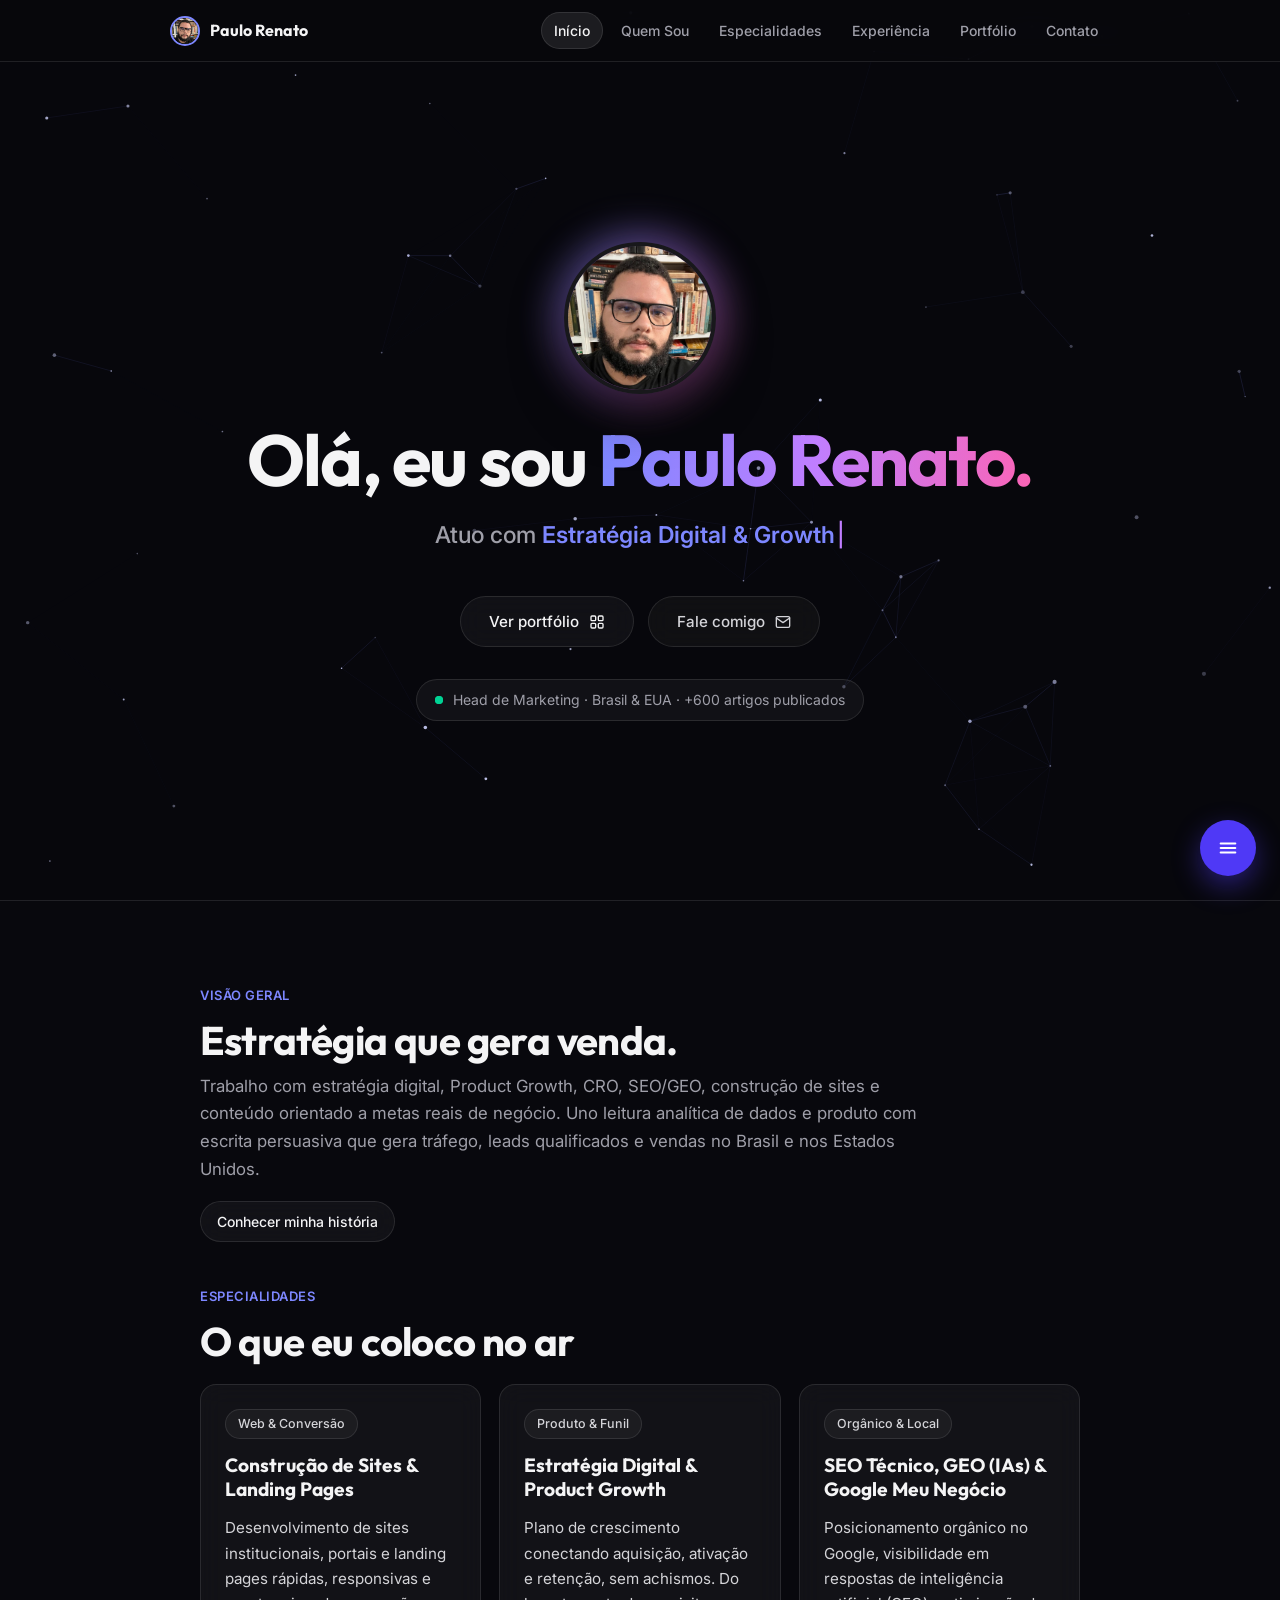
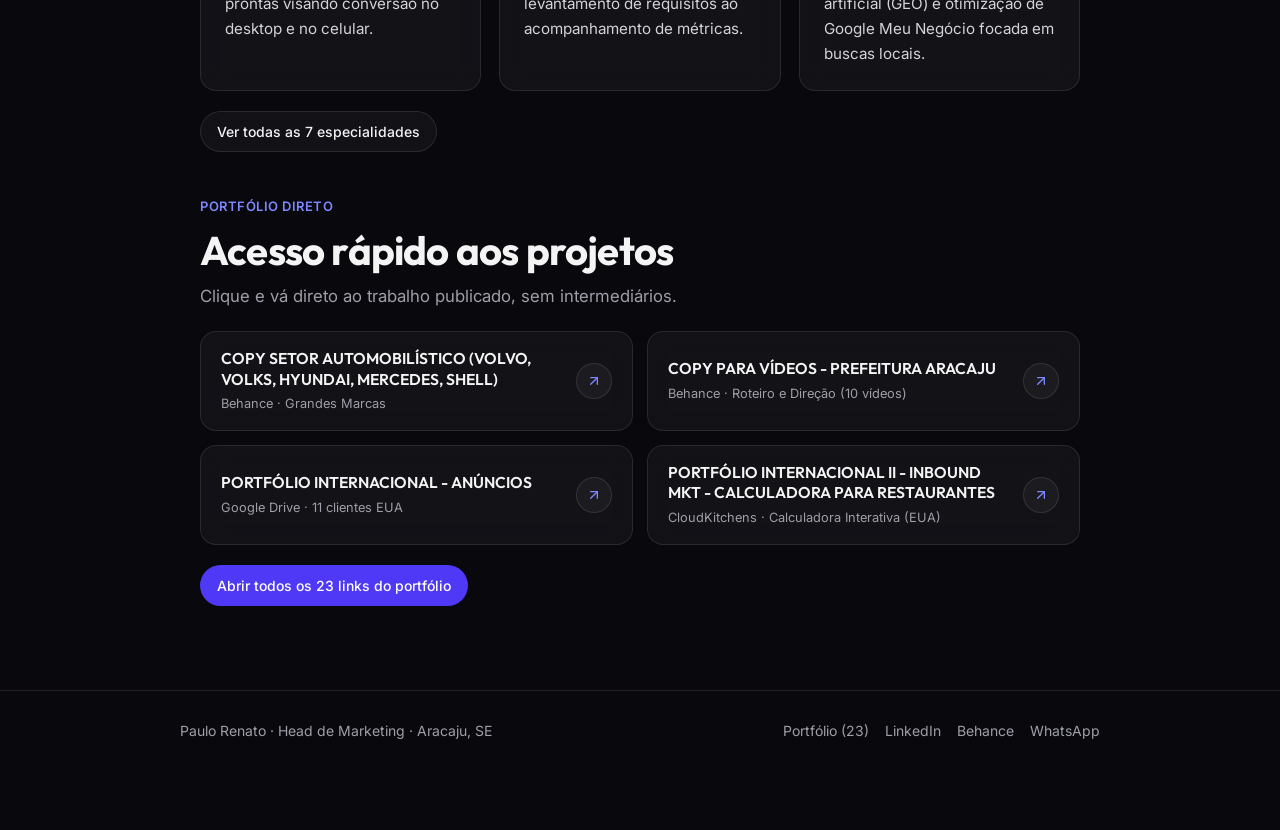
==== index.html @ 4b86f22a "meu portfolio" ====
<!DOCTYPE html>
<html lang="pt-BR">
<head>
  <meta charset="UTF-8">
  <meta name="viewport" content="width=device-width, initial-scale=1.0">
  <title>Paulo Renato | Head de Marketing, Growth, CRO, Sites, SEO/GEO &amp; Conteúdo</title>
  <meta name="description" content="Portfólio profissional de Paulo Renato: estratégia digital, construção de sites, Google Meu Negócio, CRO, SEO/GEO e copywriting de performance no Brasil e nos EUA.">
  <link rel="preconnect" href="https://fonts.googleapis.com">
  <link rel="preconnect" href="https://fonts.gstatic.com" crossorigin>
  <link href="https://fonts.googleapis.com/css2?family=Inter:wght@400;500;600&family=Outfit:wght@600;700;800&display=swap" rel="stylesheet">
  <link rel="stylesheet" href="css/styles.css">
  <script>if(localStorage.getItem('pr_site_theme')==='light')document.documentElement.dataset.theme='light';</script>
  <script type="application/ld+json">
  {
    "@context": "https://schema.org",
    "@type": "ProfilePage",
    "mainEntity": {
      "@type": "Person",
      "name": "Paulo Renato",
      "alternateName": "Paulo Renato Souza da Silva",
      "jobTitle": "Head de Marketing | Product Growth, CRO, SEO/GEO, Sites & Conteúdo",
      "email": "mailto:eupaulorrenato@gmail.com",
      "telephone": "+55-79-99121-3764",
      "alumniOf": {
        "@type": "CollegeOrUniversity",
        "name": "Universidade Federal de Sergipe (UFS)"
      },
      "sameAs": [
        "https://www.linkedin.com/in/paulo-renato-c-107b32161",
        "https://www.behance.net/paulorrenato"
      ]
    }
  }
  </script>
</head>
<body data-page="home">
  <div id="app-shell" class="app-shell">
    <main id="page-root"></main>
  </div>
  <script type="module" src="js/pages.js"></script>
</body>
</html>
---- css/styles.css ----
:root {
  --font-heading: 'Outfit', -apple-system, BlinkMacSystemFont, sans-serif;
  --font-sans: 'Inter', -apple-system, BlinkMacSystemFont, 'Segoe UI', sans-serif;

  /* Dark Theme (Default, inspired by heikkihellgren.dev) */
  --bg-canvas: #07070c;
  --bg-section: rgba(10, 10, 14, 0.72);
  --bg-nav: rgba(9, 9, 13, 0.76);
  --bg-card: rgba(255, 255, 255, 0.045);
  --bg-card-hover: rgba(255, 255, 255, 0.085);
  --bg-pill: rgba(24, 24, 27, 0.86);
  --border: rgba(255, 255, 255, 0.1);
  --border-hover: rgba(255, 255, 255, 0.22);
  --text-primary: #f4f4f5;
  --text-body: #d4d4d8;
  --text-muted: #9f9fa9;
  --accent-indigo: #7d87ff;
  --accent-purple: #c07eff;
  --accent-pink: #fb64b6;
  --accent-emerald: #00d294;
  --fab-closed: #4f39f6;
  --fab-open: #fb2c36;
  --ring-border: #18181b;
  --shadow-glow: 0 0 24px rgba(99, 102, 241, 0.28);
  --gradient-brand: linear-gradient(90deg, #7d87ff 0%, #c07eff 50%, #fb64b6 100%);
}

html[data-theme="light"] {
  --bg-canvas: #fafafa;
  --bg-section: rgba(244, 244, 246, 0.82);
  --bg-nav: rgba(250, 250, 252, 0.88);
  --bg-card: rgba(255, 255, 255, 0.88);
  --bg-card-hover: #ffffff;
  --bg-pill: rgba(255, 255, 255, 0.94);
  --border: #e4e4e7;
  --border-hover: #c4c4cc;
  --text-primary: #18181b;
  --text-body: #3f3f46;
  --text-muted: #52525c;
  --accent-indigo: #4f39f6;
  --accent-purple: #9810fa;
  --accent-pink: #e30076;
  --accent-emerald: #00a544;
  --ring-border: #ffffff;
  --shadow-glow: 0 8px 28px rgba(79, 57, 246, 0.14);
  --gradient-brand: linear-gradient(90deg, #4f39f6 0%, #9810fa 50%, #e30076 100%);
}

*,
*::before,
*::after {
  box-sizing: border-box;
}

html {
  scroll-behavior: smooth;
}

html,
body {
  margin: 0;
  padding: 0;
  background-color: var(--bg-canvas);
  color: var(--text-primary);
  font-family: var(--font-sans);
  font-size: 16px;
  font-weight: 400;
  line-height: 1.65;
  -webkit-font-smoothing: antialiased;
  -moz-osx-font-smoothing: grayscale;
  overflow-x: hidden;
  transition: background-color 0.25s ease, color 0.25s ease;
}

h1, h2, h3, h4, p, ul, ol {
  margin: 0;
}

a {
  color: inherit;
  text-decoration: none;
}

img {
  display: block;
  max-width: 100%;
}

button,
input,
textarea,
select {
  font-family: var(--font-sans);
}

a:focus-visible,
button:focus-visible,
input:focus-visible,
textarea:focus-visible,
select:focus-visible {
  outline: 2px solid var(--accent-indigo);
  outline-offset: 2px;
}

/* =========================================================
   STARFIELD CANVAS BACKGROUND
   ========================================================= */
#starfield-canvas {
  position: fixed;
  inset: 0;
  width: 100%;
  height: 100%;
  z-index: 0;
  pointer-events: none;
  transition: opacity 0.45s ease;
}

body.focus-mode #starfield-canvas {
  opacity: 0;
}

.app-shell {
  position: relative;
  z-index: 1;
  min-height: 100svh;
  display: flex;
  flex-direction: column;
}

/* =========================================================
   SUBPAGE MINIMAL HEADER
   ========================================================= */
.subpage-header {
  position: sticky;
  top: 0;
  z-index: 40;
  background: var(--bg-nav);
  backdrop-filter: blur(14px);
  -webkit-backdrop-filter: blur(14px);
  border-bottom: 1px solid var(--border);
}

.subpage-header-inner {
  max-width: 980px;
  margin: 0 auto;
  padding: 12px 20px;
  display: flex;
  align-items: center;
  justify-content: space-between;
  gap: 16px;
}

.brand-chip {
  display: inline-flex;
  align-items: center;
  gap: 10px;
  font-family: var(--font-heading);
  font-weight: 700;
  font-size: 1rem;
  color: var(--text-primary);
}

.brand-chip-img {
  width: 30px;
  height: 30px;
  border-radius: 9999px;
  object-fit: cover;
  object-position: center 18%;
  border: 2px solid var(--accent-indigo);
}

.top-links {
  display: flex;
  align-items: center;
  gap: 6px;
}

.top-link {
  padding: 6px 12px;
  border-radius: 9999px;
  font-size: 0.875rem;
  font-weight: 500;
  color: var(--text-muted);
  transition: color 0.15s ease, background-color 0.15s ease;
}

.top-link:hover {
  color: var(--text-primary);
  background: var(--bg-card);
}

.top-link.is-active {
  color: var(--text-primary);
  background: var(--bg-card-hover);
  border: 1px solid var(--border);
}

.mobile-page-tag {
  display: none;
  font-size: 0.8125rem;
  font-weight: 500;
  color: var(--text-muted);
  padding: 4px 10px;
  border-radius: 9999px;
  border: 1px solid var(--border);
  background: var(--bg-card);
}

@media (max-width: 859px) {
  .top-links {
    display: none;
  }
  .mobile-page-tag {
    display: inline-flex;
    align-items: center;
  }
}

/* =========================================================
   HERO (Mirroring heikkihellgren.dev)
   ========================================================= */
.hero-stage {
  min-height: calc(100svh - 62px);
  display: flex;
  flex-direction: column;
  align-items: center;
  justify-content: center;
  text-align: center;
  padding: 32px 20px;
}

.portrait-wrap {
  position: relative;
  width: 152px;
  height: 152px;
  margin-bottom: 28px;
}

.portrait-glow {
  position: absolute;
  inset: -6px;
  border-radius: 9999px;
  background: linear-gradient(135deg, var(--accent-indigo), var(--accent-purple), var(--accent-pink));
  filter: blur(20px);
  opacity: 0.62;
  transition: opacity 0.4s ease, transform 0.4s ease;
  z-index: 0;
}

.portrait-wrap:hover .portrait-glow {
  opacity: 0.9;
  transform: scale(1.04);
}

.portrait-img {
  position: relative;
  z-index: 1;
  width: 100%;
  height: 100%;
  border-radius: 9999px;
  object-fit: cover;
  object-position: center 18%;
  border: 4px solid var(--ring-border);
  box-shadow: 0 20px 50px rgba(0, 0, 0, 0.5);
  transition: transform 0.4s ease;
}

.portrait-wrap:hover .portrait-img {
  transform: scale(1.02);
}

.hero-h1 {
  font-family: var(--font-heading);
  font-size: clamp(2.35rem, 6.2vw, 4.5rem);
  font-weight: 700;
  line-height: 1.06;
  letter-spacing: -0.025em;
  color: var(--text-primary);
  margin-bottom: 18px;
}

.gradient-text {
  background: var(--gradient-brand);
  -webkit-background-clip: text;
  background-clip: text;
  color: transparent;
}

.typing-line {
  font-size: clamp(1.08rem, 2.5vw, 1.45rem);
  font-weight: 500;
  color: var(--text-muted);
  margin-bottom: 34px;
  min-height: 2em;
}

.typing-word {
  color: var(--accent-indigo);
  font-weight: 600;
}

.typing-cursor {
  display: inline-block;
  margin-left: 2px;
  color: var(--accent-purple);
  animation: blink-cursor 0.9s steps(2, start) infinite;
}

@keyframes blink-cursor {
  to { opacity: 0; }
}

.hero-ctas {
  display: flex;
  flex-wrap: wrap;
  align-items: center;
  justify-content: center;
  gap: 14px;
}

/* =========================================================
   PILL BUTTONS & STATUS BADGE
   ========================================================= */
.pill-btn {
  display: inline-flex;
  align-items: center;
  justify-content: center;
  gap: 10px;
  min-height: 48px;
  padding: 12px 28px;
  border-radius: 9999px;
  background: var(--bg-card);
  backdrop-filter: blur(12px);
  -webkit-backdrop-filter: blur(12px);
  border: 1px solid var(--border);
  color: var(--text-primary);
  font-size: 0.95rem;
  font-weight: 500;
  cursor: pointer;
  transition: transform 0.18s ease, background-color 0.18s ease, border-color 0.18s ease, box-shadow 0.18s ease;
}

.pill-btn:hover {
  background: var(--bg-card-hover);
  border-color: var(--border-hover);
  transform: scale(1.03);
  box-shadow: var(--shadow-glow);
}

.pill-btn--secondary {
  background: rgba(24, 24, 27, 0.55);
  color: var(--text-body);
}

html[data-theme="light"] .pill-btn--secondary {
  background: rgba(255, 255, 255, 0.85);
}

.pill-btn--accent {
  background: var(--fab-closed);
  border-color: transparent;
  color: #ffffff;
}

.pill-btn--accent:hover {
  background: #432dd7;
  color: #ffffff;
}

.pill-btn--sm {
  min-height: 38px;
  padding: 8px 16px;
  font-size: 0.875rem;
}

.status-pill {
  margin-top: 32px;
  display: inline-flex;
  align-items: center;
  gap: 10px;
  padding: 8px 18px;
  border-radius: 9999px;
  background: var(--bg-card);
  border: 1px solid var(--border);
  font-size: 0.875rem;
  color: var(--text-muted);
}

.status-dot {
  position: relative;
  width: 8px;
  height: 8px;
  border-radius: 9999px;
  background: var(--accent-emerald);
  flex-shrink: 0;
}

.status-dot::after {
  content: "";
  position: absolute;
  inset: 0;
  border-radius: 9999px;
  background: var(--accent-emerald);
  animation: ping-dot 1.8s cubic-bezier(0, 0, 0.2, 1) infinite;
}

@keyframes ping-dot {
  75%, 100% {
    transform: scale(2.4);
    opacity: 0;
  }
}

/* =========================================================
   SECTIONS & GLASS CARDS
   ========================================================= */
.content-backdrop {
  background: var(--bg-section);
  border-top: 1px solid var(--border);
}

.container {
  max-width: 920px;
  margin: 0 auto;
  padding: clamp(44px, 7vw, 84px) 20px;
  display: flex;
  flex-direction: column;
  gap: 44px;
}

.container--wide {
  max-width: 980px;
}

.section-head {
  display: flex;
  flex-direction: column;
  gap: 10px;
}

.section-eyebrow {
  display: inline-flex;
  align-items: center;
  gap: 8px;
  font-size: 0.8125rem;
  font-weight: 600;
  letter-spacing: 0.04em;
  text-transform: uppercase;
  color: var(--accent-indigo);
}

.section-title {
  font-family: var(--font-heading);
  font-size: clamp(1.75rem, 3.6vw, 2.5rem);
  font-weight: 700;
  line-height: 1.15;
  letter-spacing: -0.02em;
  color: var(--text-primary);
}

.section-lead {
  font-size: 1.05rem;
  color: var(--text-muted);
  max-width: 68ch;
}

.glass-card {
  background: var(--bg-card);
  backdrop-filter: blur(12px);
  -webkit-backdrop-filter: blur(12px);
  border: 1px solid var(--border);
  border-radius: 16px;
  padding: 24px;
  display: flex;
  flex-direction: column;
  gap: 14px;
  transition: border-color 0.2s ease, background-color 0.2s ease, box-shadow 0.2s ease;
}

.glass-card:hover {
  border-color: var(--border-hover);
  background: var(--bg-card-hover);
}

.grid-2 {
  display: grid;
  grid-template-columns: repeat(2, minmax(0, 1fr));
  gap: 18px;
}

.grid-3 {
  display: grid;
  grid-template-columns: repeat(3, minmax(0, 1fr));
  gap: 18px;
}

@media (max-width: 767px) {
  .portrait-wrap {
    width: 126px;
    height: 126px;
    margin-bottom: 22px;
  }
  .grid-2,
  .grid-3 {
    grid-template-columns: 1fr;
  }
  .glass-card {
    padding: 20px;
  }
}

.card-title {
  font-family: var(--font-heading);
  font-size: 1.2rem;
  font-weight: 700;
  line-height: 1.25;
  color: var(--text-primary);
}

.card-text {
  font-size: 0.95rem;
  color: var(--text-body);
}

.tag-row {
  display: flex;
  flex-wrap: wrap;
  gap: 8px;
}

.tag-pill {
  display: inline-flex;
  align-items: center;
  padding: 4px 12px;
  border-radius: 9999px;
  font-size: 0.78rem;
  font-weight: 500;
  color: var(--text-body);
  background: var(--bg-card);
  border: 1px solid var(--border);
}

/* =========================================================
   TIMELINE (Experiência)
   ========================================================= */
.timeline {
  position: relative;
  display: flex;
  flex-direction: column;
  gap: 20px;
  padding-left: 24px;
  border-left: 1px solid var(--border);
}

.timeline-item {
  position: relative;
}

.timeline-dot {
  position: absolute;
  left: -30px;
  top: 26px;
  width: 11px;
  height: 11px;
  border-radius: 9999px;
  background: var(--accent-indigo);
  border: 2px solid var(--bg-canvas);
  box-shadow: 0 0 12px rgba(125, 135, 255, 0.7);
}

.clean-list {
  list-style: none;
  padding: 0;
  display: flex;
  flex-direction: column;
  gap: 8px;
}

.clean-list li {
  position: relative;
  padding-left: 16px;
  color: var(--text-body);
  font-size: 0.9375rem;
}

.clean-list li::before {
  content: "";
  position: absolute;
  left: 0;
  top: 10px;
  width: 6px;
  height: 6px;
  border-radius: 9999px;
  background: var(--accent-purple);
}

/* =========================================================
   PORTFÓLIO BUTTONS (23 links diretos do Lnk.Bio)
   ========================================================= */
.filter-pills {
  display: flex;
  flex-wrap: wrap;
  gap: 8px;
}

.filter-pill {
  padding: 8px 16px;
  min-height: 40px;
  border-radius: 9999px;
  border: 1px solid var(--border);
  background: var(--bg-card);
  color: var(--text-muted);
  font-size: 0.875rem;
  font-weight: 500;
  cursor: pointer;
  transition: all 0.16s ease;
}

.filter-pill:hover {
  color: var(--text-primary);
  border-color: var(--border-hover);
}

.filter-pill.is-active {
  background: var(--fab-closed);
  border-color: var(--fab-closed);
  color: #ffffff;
}

.portfolio-links-grid {
  display: grid;
  grid-template-columns: repeat(2, minmax(0, 1fr));
  gap: 14px;
}

@media (max-width: 767px) {
  .portfolio-links-grid {
    grid-template-columns: 1fr;
  }
}

.portfolio-link-btn {
  display: flex;
  align-items: center;
  justify-content: space-between;
  gap: 14px;
  min-height: 68px;
  padding: 16px 20px;
  border-radius: 16px;
  background: var(--bg-card);
  backdrop-filter: blur(12px);
  -webkit-backdrop-filter: blur(12px);
  border: 1px solid var(--border);
  color: var(--text-primary);
  transition: transform 0.16s ease, border-color 0.16s ease, background-color 0.16s ease, box-shadow 0.16s ease;
}

.portfolio-link-btn:hover {
  transform: translateY(-2px);
  background: var(--bg-card-hover);
  border-color: var(--accent-indigo);
  box-shadow: var(--shadow-glow);
}

.portfolio-link-info {
  display: flex;
  flex-direction: column;
  gap: 4px;
  min-width: 0;
}

.portfolio-link-title {
  font-family: var(--font-heading);
  font-size: 0.98rem;
  font-weight: 600;
  line-height: 1.3;
  color: var(--text-primary);
}

.portfolio-link-meta {
  font-size: 0.8rem;
  color: var(--text-muted);
}

.portfolio-link-arrow {
  width: 36px;
  height: 36px;
  border-radius: 9999px;
  background: var(--bg-card);
  border: 1px solid var(--border);
  display: inline-flex;
  align-items: center;
  justify-content: center;
  color: var(--accent-indigo);
  flex-shrink: 0;
}

.portfolio-link-btn:hover .portfolio-link-arrow {
  background: var(--fab-closed);
  border-color: var(--fab-closed);
  color: #ffffff;
}

/* =========================================================
   FORMS & QUOTE BOX
   ========================================================= */
.input-field,
.textarea-field {
  width: 100%;
  padding: 12px 16px;
  border-radius: 12px;
  background: var(--bg-card);
  border: 1px solid var(--border);
  color: var(--text-primary);
  font-size: 0.95rem;
  min-height: 46px;
}

.input-field::placeholder,
.textarea-field::placeholder {
  color: var(--text-muted);
}

.textarea-field {
  min-height: 120px;
  resize: vertical;
}

.quote-box {
  padding: 18px 20px;
  border-radius: 12px;
  background: var(--bg-card);
  border: 1px solid var(--border);
  border-left: 3px solid var(--accent-indigo);
  white-space: pre-line;
  font-size: 0.92rem;
  color: var(--text-body);
}

/* =========================================================
   FLOATING NAVIGATION FAB (Exact mirror of heikkihellgren.dev)
   ========================================================= */
.fab-root {
  position: fixed;
  right: 24px;
  bottom: 24px;
  z-index: 60;
  display: flex;
  flex-direction: column;
  align-items: flex-end;
  gap: 10px;
}

.fab-menu {
  display: none;
  flex-direction: column;
  align-items: flex-end;
  gap: 8px;
  max-height: calc(100svh - 108px);
  overflow-y: auto;
  padding: 4px;
}

.fab-menu.is-open {
  display: flex;
}

.fab-pill {
  display: inline-flex;
  align-items: center;
  gap: 10px;
  padding: 9px 16px;
  border-radius: 9999px;
  background: var(--bg-pill);
  backdrop-filter: blur(16px);
  -webkit-backdrop-filter: blur(16px);
  border: 1px solid var(--border);
  color: var(--text-primary);
  font-size: 0.875rem;
  font-weight: 500;
  cursor: pointer;
  white-space: nowrap;
  box-shadow: 0 8px 24px rgba(0, 0, 0, 0.28);
  transition: transform 0.14s ease, border-color 0.14s ease;
}

.fab-pill:hover {
  transform: translateX(-2px);
  border-color: var(--accent-indigo);
}

.fab-pill.is-active {
  border-color: var(--accent-indigo);
  color: var(--accent-indigo);
}

.fab-pill--utility {
  font-size: 0.78rem;
  letter-spacing: 0.05em;
  text-transform: uppercase;
  color: var(--text-muted);
}

.fab-divider {
  width: 140px;
  height: 1px;
  background: var(--border);
  margin: 2px 0;
}

.fab-trigger {
  width: 56px;
  height: 56px;
  border-radius: 9999px;
  border: none;
  background: var(--fab-closed);
  color: #ffffff;
  display: inline-flex;
  align-items: center;
  justify-content: center;
  cursor: pointer;
  box-shadow: 0 10px 28px rgba(79, 57, 246, 0.45);
  transition: background-color 0.2s ease, transform 0.16s ease;
}

.fab-trigger:hover {
  transform: scale(1.05);
}

.fab-trigger.is-open {
  background: var(--fab-open);
  box-shadow: 0 10px 28px rgba(251, 44, 54, 0.42);
}

@media (max-width: 520px) {
  .fab-root {
    right: 16px;
    bottom: 16px;
  }
  .fab-pill {
    padding: 8px 14px;
    font-size: 0.8125rem;
  }
}

/* =========================================================
   FOOTER & TOAST
   ========================================================= */
.site-footer {
  margin-top: auto;
  border-top: 1px solid var(--border);
  background: var(--bg-section);
  padding: 28px 20px 88px 20px;
}

.footer-inner {
  max-width: 920px;
  margin: 0 auto;
  display: flex;
  flex-wrap: wrap;
  align-items: center;
  justify-content: space-between;
  gap: 16px;
  color: var(--text-muted);
  font-size: 0.875rem;
}

.footer-links {
  display: flex;
  flex-wrap: wrap;
  gap: 16px;
}

.footer-links a:hover {
  color: var(--text-primary);
}

.toast {
  position: fixed;
  left: 50%;
  bottom: 28px;
  transform: translateX(-50%);
  z-index: 80;
  padding: 10px 18px;
  border-radius: 9999px;
  background: var(--bg-pill);
  border: 1px solid var(--accent-emerald);
  color: var(--text-primary);
  font-size: 0.875rem;
  font-weight: 500;
  box-shadow: 0 10px 30px rgba(0, 0, 0, 0.35);
}
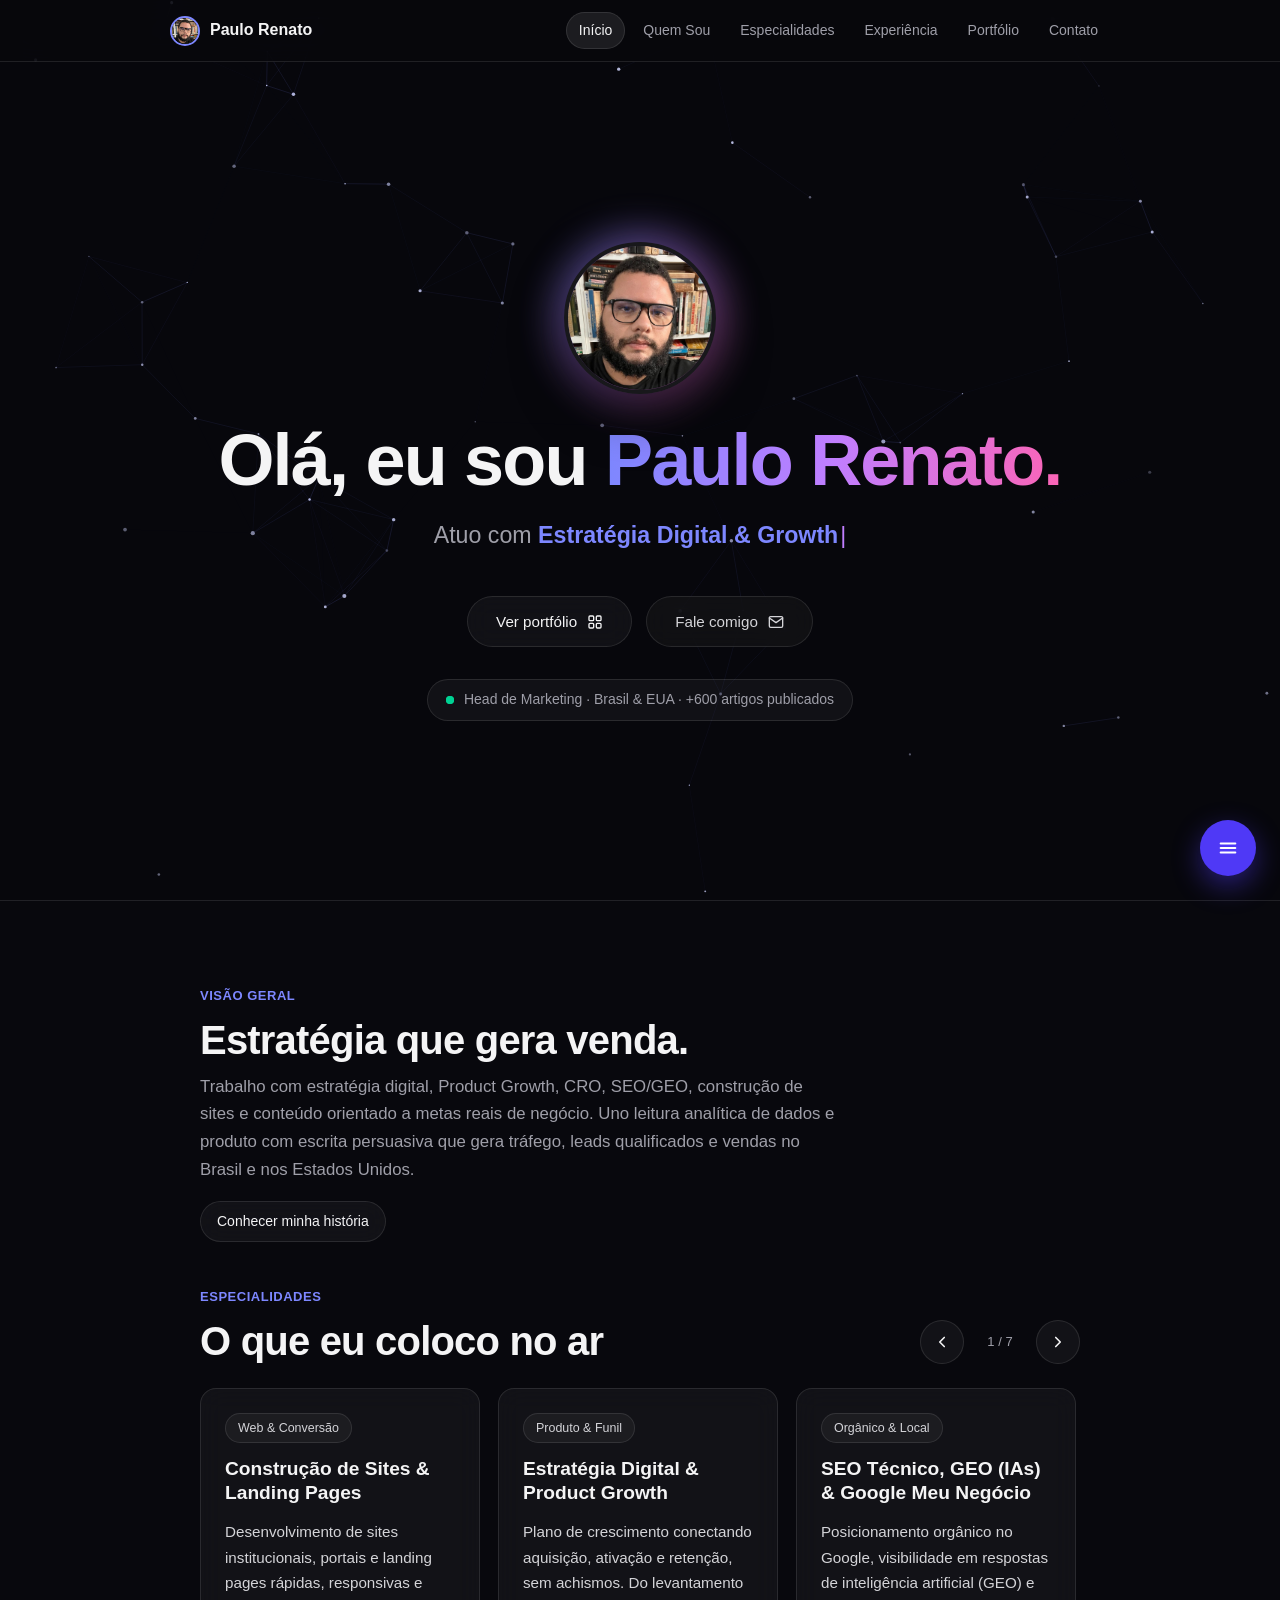
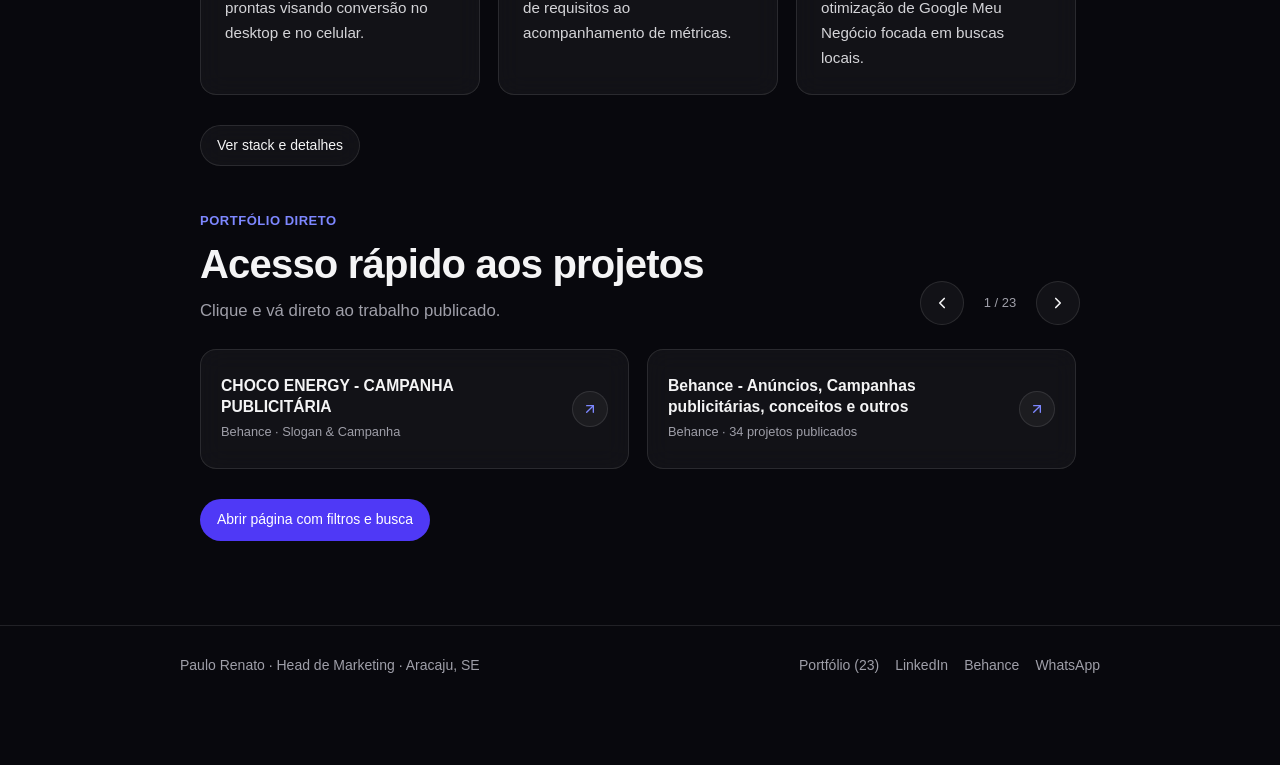
==== commit 39e97127: "Add files via upload" ====
--- a/index.html
+++ b/index.html
@@ -7,9 +7,8 @@
   <meta name="description" content="Portfólio profissional de Paulo Renato: estratégia digital, construção de sites, Google Meu Negócio, CRO, SEO/GEO e copywriting de performance no Brasil e nos EUA.">
   <link rel="preconnect" href="https://fonts.googleapis.com">
   <link rel="preconnect" href="https://fonts.gstatic.com" crossorigin>
-  <link href="https://fonts.googleapis.com/css2?family=Inter:wght@400;500;600&family=Outfit:wght@600;700;800&display=swap" rel="stylesheet">
+  <link href="https://fonts.googleapis.com/css2?family=Inter+Tight:ital,wght@0,300;0,400;0,500;0,600;0,700;1,300;1,400&display=swap" rel="stylesheet">
   <link rel="stylesheet" href="css/styles.css">
-  <script>if(localStorage.getItem('pr_site_theme')==='light')document.documentElement.dataset.theme='light';</script>
   <script type="application/ld+json">
   {
     "@context": "https://schema.org",
--- a/css/styles.css
+++ b/css/styles.css
@@ -890,3 +890,92 @@
   font-weight: 500;
   box-shadow: 0 10px 30px rgba(0, 0, 0, 0.35);
 }
+
+/* =========================================================
+   HOME CAROUSELS
+   ========================================================= */
+.carousel-header {
+  display: flex;
+  align-items: flex-end;
+  justify-content: space-between;
+  gap: 16px;
+  flex-wrap: wrap;
+}
+
+.carousel-controls {
+  display: flex;
+  align-items: center;
+  gap: 10px;
+}
+
+.carousel-btn {
+  width: 44px;
+  height: 44px;
+  border-radius: 9999px;
+  background: var(--bg-card);
+  border: 1px solid var(--border);
+  color: var(--text-primary);
+  display: inline-flex;
+  align-items: center;
+  justify-content: center;
+  cursor: pointer;
+  transition: border-color 0.16s ease, background-color 0.16s ease, box-shadow 0.16s ease, transform 0.14s ease;
+}
+
+.carousel-btn:hover {
+  border-color: var(--accent-indigo);
+  background: var(--bg-card-hover);
+  box-shadow: var(--shadow-glow);
+  transform: scale(1.04);
+}
+
+.carousel-counter {
+  font-size: 0.8125rem;
+  font-weight: 500;
+  color: var(--text-muted);
+  min-width: 52px;
+  text-align: center;
+}
+
+.carousel-track {
+  display: flex;
+  gap: 18px;
+  overflow-x: auto;
+  scroll-snap-type: x mandatory;
+  scroll-behavior: smooth;
+  padding: 4px 2px 10px 2px;
+  scrollbar-width: none;
+  -ms-overflow-style: none;
+}
+
+.carousel-track::-webkit-scrollbar {
+  display: none;
+}
+
+.carousel-track--specialties .glass-card {
+  flex: 0 0 calc((100% - 36px) / 3);
+  scroll-snap-align: start;
+}
+
+.carousel-track--portfolio .portfolio-link-btn {
+  flex: 0 0 calc((100% - 18px) / 2);
+  scroll-snap-align: start;
+}
+
+@media (max-width: 859px) {
+  .carousel-track--specialties .glass-card {
+    flex: 0 0 calc((100% - 18px) / 2);
+  }
+}
+
+@media (max-width: 599px) {
+  .carousel-track--specialties .glass-card {
+    flex: 0 0 86%;
+  }
+}
+
+@media (max-width: 767px) {
+  .carousel-track--portfolio .portfolio-link-btn {
+    flex: 0 0 88%;
+  }
+}
